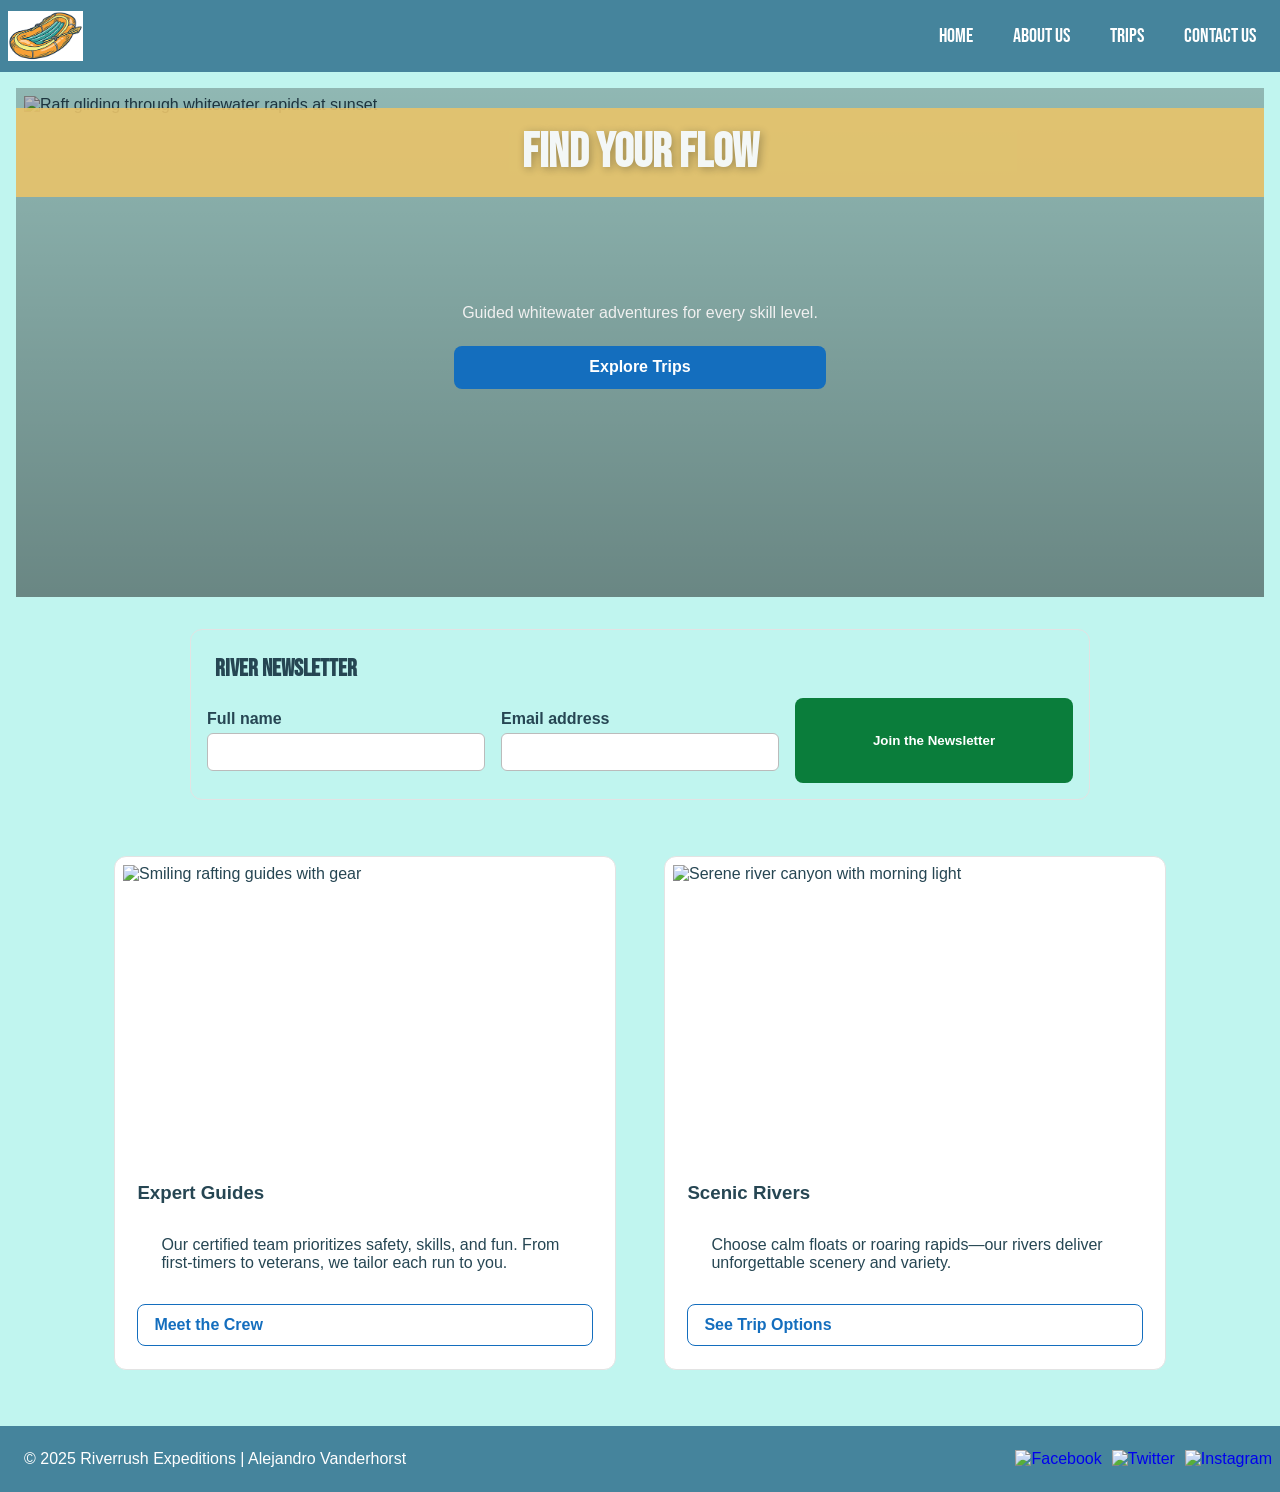
==== wwr/index.html @ 80f67628 "W06: add Home (index) and Trips pages; unify nav/footer; add SVG images; append CSS; ensure AA contr" ====
<!DOCTYPE html>
<html lang="en">
<head>
  <meta charset="UTF-8">
  <meta name="viewport" content="width=device-width, initial-scale=1.0">
  <meta name="description" content="Experience guided whitewater rafting adventures. View trips, book your spot, and join our newsletter for river updates and deals.">
  <meta name="author" content="Alejandro Vanderhorst">
  <title>Whitewater Rafting Co. | Home</title>
  <link rel="stylesheet" href="styles/rafting.css">
  <link href="https://fonts.googleapis.com/css2?family=Bebas+Neue&display=swap" rel="stylesheet">
  <link href="https://fonts.googleapis.com/css2?family=Roboto:wght@400;700&display=swap" rel="stylesheet">
  <link href="https://fonts.googleapis.com/css2?family=Lato:wght@400;700&display=swap" rel="stylesheet">
</head>
<body>
  <header>
    <img src="images/my_logo.png" alt="Rafting Site Logo" class="logo">
    <nav class="nav-bar">
      <a href="index.html">Home</a>
      <a href="about.html">About Us</a>
      <a href="trips.html">Trips</a>
      <a href="contact.html">Contact Us</a>
    </nav>
  </header>

  
<main id="main-content" class="home">
  <section class="hero" aria-labelledby="hero-heading">
    <img src="images/hero-rafting.jpg" alt="Raft gliding through whitewater rapids at sunset" width="1600" height="640" />
    <div class="hero__overlay">
      <h1 id="hero-heading">Find Your Flow</h1>
      <p>Guided whitewater adventures for every skill level.</p>
      <a class="btn btn--primary" href="trips.html">Explore Trips</a>
    </div>
  </section>

  <section class="newsletter" aria-labelledby="news-heading">
    <h2 id="news-heading">River Newsletter</h2>
    <form class="newsletter__form" action="#" method="post">
      <div class="form__field">
        <label for="news-name">Full name</label>
        <input id="news-name" name="name" type="text" autocomplete="name" required />
      </div>
      <div class="form__field">
        <label for="news-email">Email address</label>
        <input id="news-email" name="email" type="email" autocomplete="email" required />
      </div>
      <button class="btn btn--accent" type="submit">Join the Newsletter</button>
    </form>
  </section>

  <section class="home-grid" aria-labelledby="about-offer">
    <h2 id="about-offer" class="sr-only">About our purpose and offerings</h2>
    <article class="card">
      <img src="images/whitewater-team.jpg" alt="Smiling rafting guides with gear" width="800" height="500" />
      <div class="card__body">
        <h3>Expert Guides</h3>
        <p>Our certified team prioritizes safety, skills, and fun. From first-timers to veterans, we tailor each run to you.</p>
        <a class="btn btn--ghost" href="about.html">Meet the Crew</a>
      </div>
    </article>
    <article class="card">
      <img src="images/scenic-river.jpg" alt="Serene river canyon with morning light" width="800" height="500" />
      <div class="card__body">
        <h3>Scenic Rivers</h3>
        <p>Choose calm floats or roaring rapids—our rivers deliver unforgettable scenery and variety.</p>
        <a class="btn btn--ghost" href="trips.html">See Trip Options</a>
      </div>
    </article>
  </section>
</main>

  <footer>
    <p>&copy; 2025 Riverrush Expeditions | Alejandro Vanderhorst</p>
    <nav class="socialmedia">
      <a href="#"><img src="images/facebook.png" alt="Facebook" class="icon"></a>
      <a href="#"><img src="images/twitter.png" alt="Twitter" class="icon"></a>
      <a href="#"><img src="images/instagram.png" alt="Instagram" class="icon"></a>
    </nav>
  </footer>
</body>
</html>
---- wwr/styles/rafting.css ----
:root {
  --primary-color: #264653;       /* Dark teal/navy */
  --accent1-color: #2a9d8f;       /* Cool green */
  --accent2-color: #e9c46a;       /* Gold */
  --accent3-color: #f4a261;       /* Orange-peach */
  --heading-font: 'Bebas Neue', sans-serif;
  --body-font: 'Open Sans', sans-serif;
  margin: 0;
  padding: 0;
  box-sizing: border-box;
}

* {
  margin: 0;
  padding: 0;
  box-sizing: border-box;
}

header {
  display: grid;
  grid-template-columns: 120px 1fr;
  align-items: center;
  background-color: #45849c;
  padding: 8px;
}

.nav-bar {
  display: flex;
  justify-content: flex-end;
  align-items: center;
  gap: 8px;
}

.nav-bar a {
  font-family: var(--heading-font);
  text-decoration: none;
  font-size: 20px;
  padding: 16px;
  color: #ffffff;
}

.images-container{
  display: flex;
  flex-direction: row;
  align-items: center;
  justify-content: center;
  width: max-content;
  overflow: hidden;
  gap: 10px;
}
 .last-images{
   width: 18vw;
  }

.images-container figure {
  text-align: center;
}

.images-container figcaption {
  font-family: var(--heading-font);
  margin-top: 8px;
}

.socialmedia{
  display: flex;
  align-items: center;
  padding: 8px;
}

body {
  align-items: center;
  font-family: var(--body-font);
  color: var(--primary-color);
  background-color: #c0f5ef;
  overflow-x: hidden;
}

.logo{
  width: 75px;
}

header, main, footer {
  width: 100%;
  margin: 0;
}

 h1, h2 {
   font-family: var(--heading-font);
   color: var(--primary-color);
 }

 p, section, article {
   margin: 16px;
   padding: 8px;
 }

.socialmedia a {
   text-decoration: none;
   margin-left: 10px;
 }

footer {
  display: flex;
  align-items: center;
  justify-content: space-between;
  background-color: #45849c;
  color: #ffffff;
}

footer p {
  margin: 16px;
}

.hero {
  position: relative;
}

.hero img {
  display: block;
  width: 100%;
  height: auto;
  max-width: 100%;
}

/* Position h1 and article absolutely over the hero image */
.hero h1 {
  position: absolute;
  top: 20px;
  left: 0;
  width: 100%;
  padding: 16px;
  text-align: center;
  opacity: 0.9;
  background-color: var(--accent2-color); /* gold */
  color: var(--primary-color);           /* dark teal */
  font-family: var(--heading-font);
  z-index: 2;
  text-shadow: 2px 2px 8px rgba(0,0,0,0.3);
}

.hero article {
  position: absolute;
  bottom: 20px;
  left: 5%;
  right: 5%;
  background-color: rgba(38, 70, 83, 0.8); /* var(--primary-color) with opacity */
  color: white;
  padding: 16px;
  border-radius: 8px;
  z-index: 2;
}

/* Float the hero article image to the right */
.hero article img {
  float: right;
  width: 125px;
  margin-left: 16px;
  border-radius: 8px;
}

h2{
  margin: 8px;
  margin-bottom: 15px;
}

.icon{
  width: 30px;
  padding: 0;
  margin: 0;
}
/* CONTACT PAGE LAYOUT */
.contact { 
  max-width: 1100px; margin-inline: auto; padding: 1rem 1.25rem; 
}
.contact h1 { margin-block: 1rem 1.25rem; line-height: 1.2; }

.contact__grid { 
  display: grid; gap: 1.5rem; 
  grid-template-columns: 1fr; 
}
@media (min-width: 900px) {
  .contact__grid { grid-template-columns: 1fr 1fr; align-items: start; }
}

.contact__info address { font-style: normal; line-height: 1.6; }
.contact__map iframe { width: 100%; height: 280px; border: 0; }

/* FORM */
.contact__form { 
  border: 1px solid #ddd; border-radius: .5rem; padding: 1rem; 
}
.form__field { margin-block: .75rem; }
.form__field label { display: block; font-weight: 600; margin-bottom: .35rem; }
.form__field input[type="text"],
.form__field input[type="email"],
.form__field textarea { 
  width: 100%; padding: .65rem .75rem; border: 1px solid #bbb; border-radius: .375rem; 
}
.form__inline { display: flex; align-items: center; gap: .5rem; }
.form__hint { font-size: .9rem; color: #555; }

.radio-group { display: grid; gap: .5rem; }
.radio { display: inline-flex; align-items: center; gap: .5rem; }

.btn { 
  display: inline-block; padding: .7rem 1rem; border-radius: .5rem; border: 1px solid transparent; 
  cursor: pointer; font-weight: 700; 
}
.btn--primary { background: #146ebe; color: #fff; }
.btn--primary:focus-visible { outline: 3px solid #84c5f4; outline-offset: 2px; }

/* STAFF */
.staff { margin-block: 2rem; }
.staff__grid { 
  display: grid; gap: 1rem; 
  grid-template-columns: repeat(auto-fit, minmax(220px, 1fr));
}
.card { 
  border: 1px solid #e3e3e3; border-radius: .75rem; overflow: hidden; background: #fff; 
}
.card img { width: 100%; height: auto; display: block; }
.card figcaption { padding: .75rem; }
.staff__name { display: block; font-weight: 700; }
.staff__title { display: block; color: #444; }

/* FOOTER LINK (contact page only) */
.wireframe-link { text-align: center; margin: 2rem auto 1rem; }
.wireframe-link a { text-decoration: underline; }
/* ===== Home: Hero ===== */
.home .hero { position: relative; }
.home .hero img { width: 100%; height: auto; display: block; }
.hero__overlay { position: absolute; inset: 0; display: grid; place-content: center; text-align: center; gap: .5rem; padding: 1rem; background: linear-gradient(0deg, rgba(0,0,0,.45), rgba(0,0,0,.25)); }
.hero__overlay h1 { color: #fff; font-size: clamp(2rem, 5vw, 3rem); margin: 0; }
.hero__overlay p { color: #f0f0f0; margin: 0 0 .5rem; }

/* ===== Buttons ===== */
.btn { display:inline-block; padding:.7rem 1rem; border-radius:.5rem; font-weight:700; text-decoration:none; border:1px solid transparent; cursor:pointer; }
.btn--primary { background:#146ebe; color:#fff; }
.btn--accent { background:#0a7d3b; color:#fff; }
.btn--ghost { background:transparent; color:#146ebe; border-color:#146ebe; }
.btn:focus-visible { outline:3px solid #84c5f4; outline-offset:2px; }

/* ===== Newsletter ===== */
.newsletter { max-width: 900px; margin: 2rem auto; padding: 1rem; border:1px solid #e3e3e3; border-radius:.75rem; }
.newsletter__form { display:grid; grid-template-columns: repeat(auto-fit, minmax(220px,1fr)); gap: .75rem 1rem; }
.form__field label { display:block; font-weight:600; margin-bottom:.35rem; }
.form__field input { width:100%; padding:.65rem .75rem; border:1px solid #bbb; border-radius:.375rem; }

/* ===== Home Grid ===== */
.home-grid { display:grid; gap:1rem; grid-template-columns: repeat(auto-fit, minmax(280px,1fr)); max-width:1100px; margin:2rem auto; }
.card { border:1px solid #e3e3e3; border-radius:.75rem; overflow:hidden; background:#fff; display:flex; flex-direction:column; }
.card img { width:100%; height:auto; display:block; }
.card__body { padding:.9rem; display:grid; gap:.5rem; }

/* ===== Trips ===== */
.page-header { text-align:center; max-width:900px; margin:1rem auto 1.5rem; }
.trips__grid { display:grid; gap:1rem; grid-template-columns: repeat(auto-fit, minmax(280px,1fr)); max-width:1100px; margin:0 auto 2rem; }
.trip__facts { margin:.25rem 0 .75rem; padding-left:1.1rem; }
.trips__table { max-width:1100px; margin:0 auto 2rem; }
.table-wrap { overflow:auto; border:1px solid #e3e3e3; border-radius:.5rem; }
.table-wrap table { width:100%; border-collapse:collapse; }
.table-wrap th, .table-wrap td { padding:.7rem .75rem; border-bottom:1px solid #eee; text-align:left; }
.table-wrap thead th { background:#f7f7f7; }

/* ===== Utilities ===== */
.sr-only { position:absolute; width:1px; height:1px; padding:0; margin:-1px; overflow:hidden; clip:rect(0,0,0,0); white-space:nowrap; border:0; }
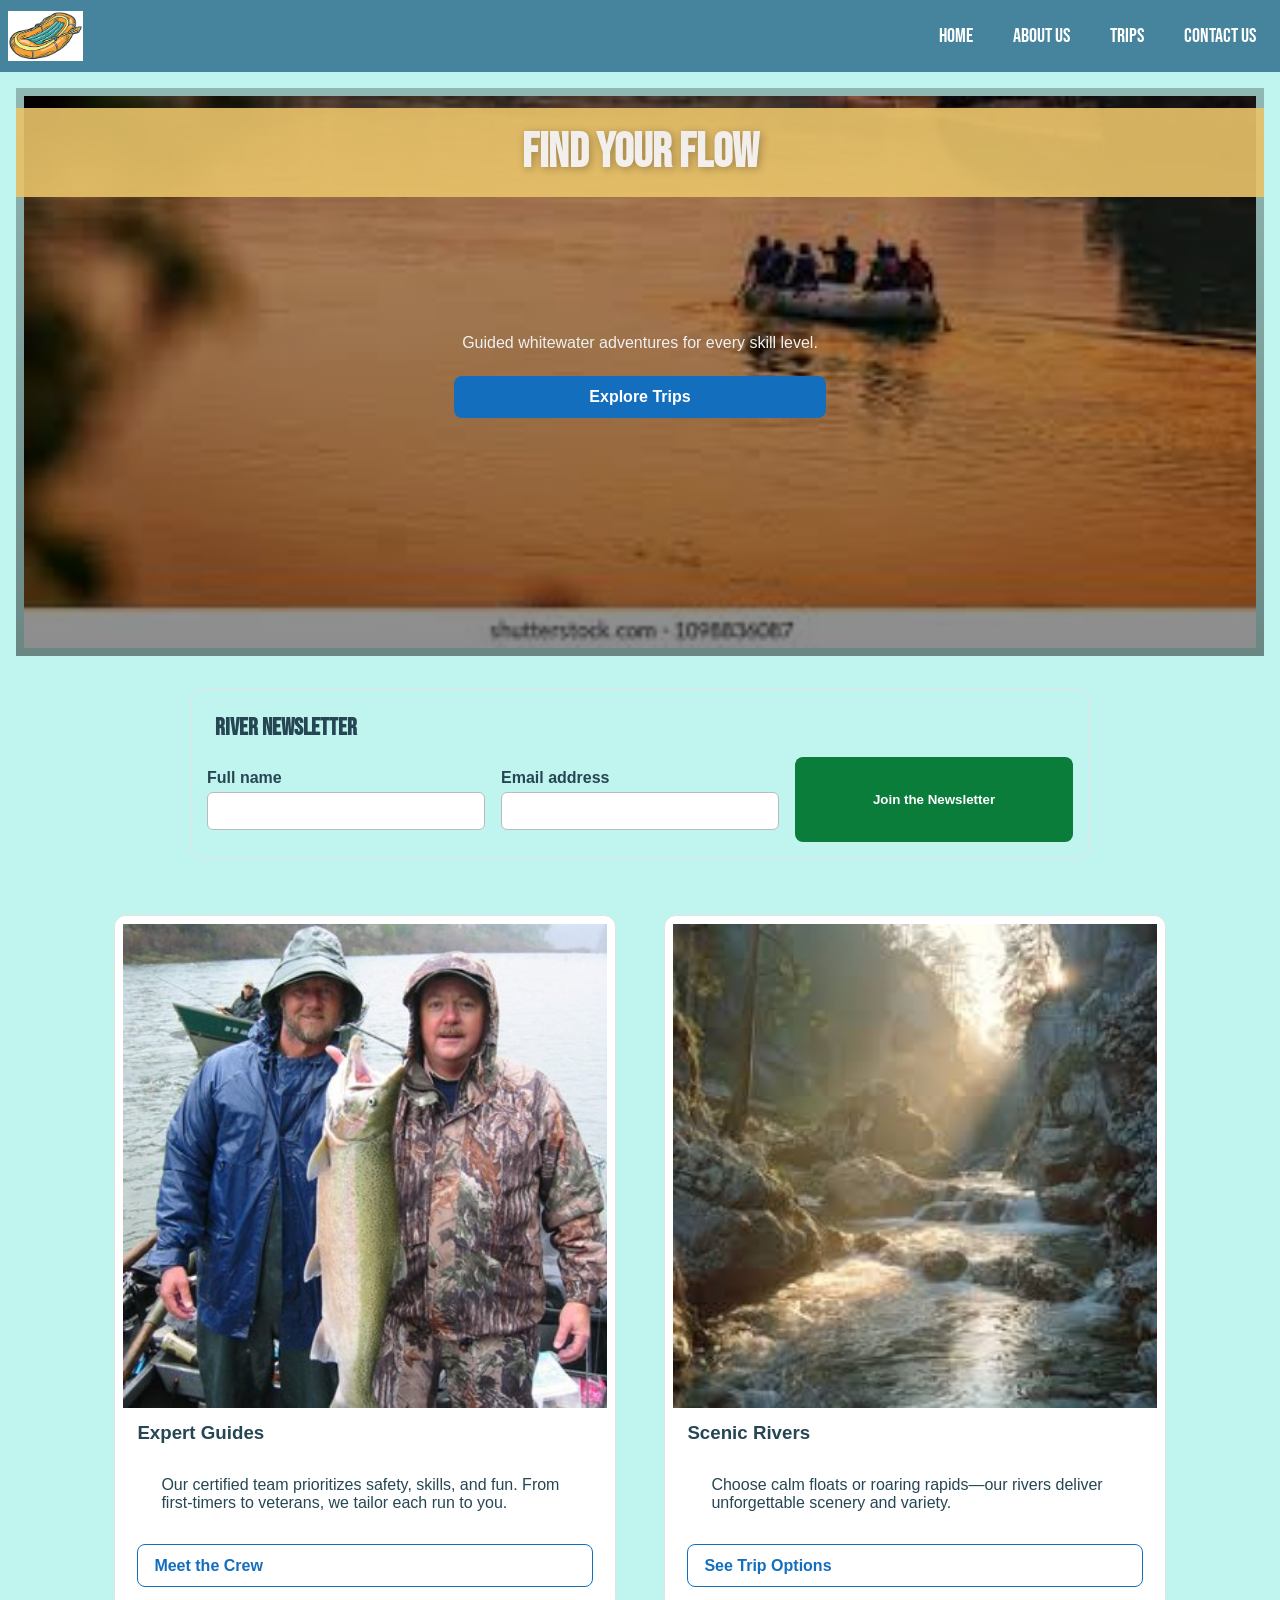
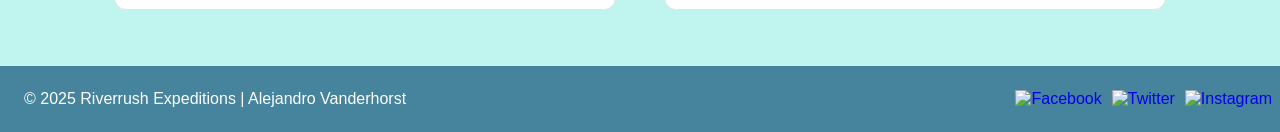
==== commit a4f3b48f: "Added some pictures" ====
--- a/wwr/index.html
+++ b/wwr/index.html
@@ -51,7 +51,7 @@
   <section class="home-grid" aria-labelledby="about-offer">
     <h2 id="about-offer" class="sr-only">About our purpose and offerings</h2>
     <article class="card">
-      <img src="images/whitewater-team.jpg" alt="Smiling rafting guides with gear" width="800" height="500" />
+      <img src="images/staff-1.jpg" alt="Smiling rafting guides with gear" width="800" height="500" />
       <div class="card__body">
         <h3>Expert Guides</h3>
         <p>Our certified team prioritizes safety, skills, and fun. From first-timers to veterans, we tailor each run to you.</p>
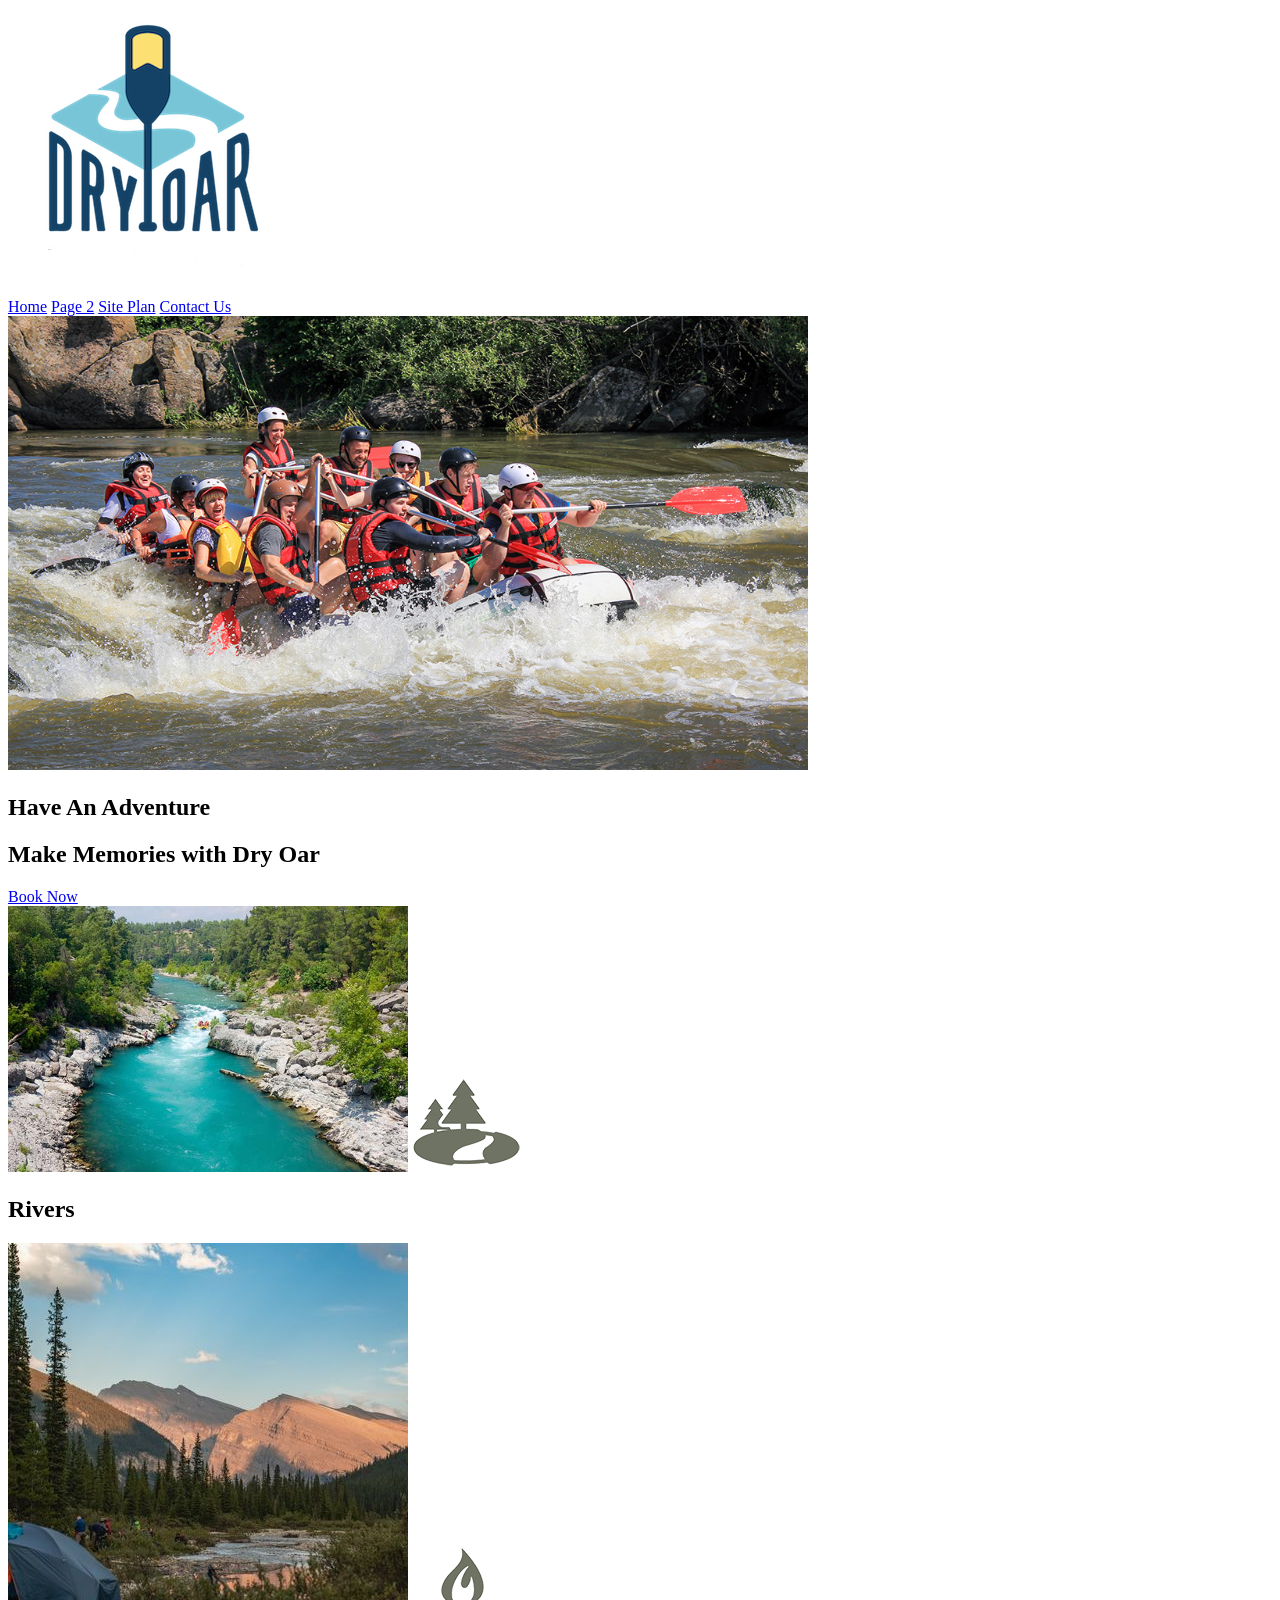
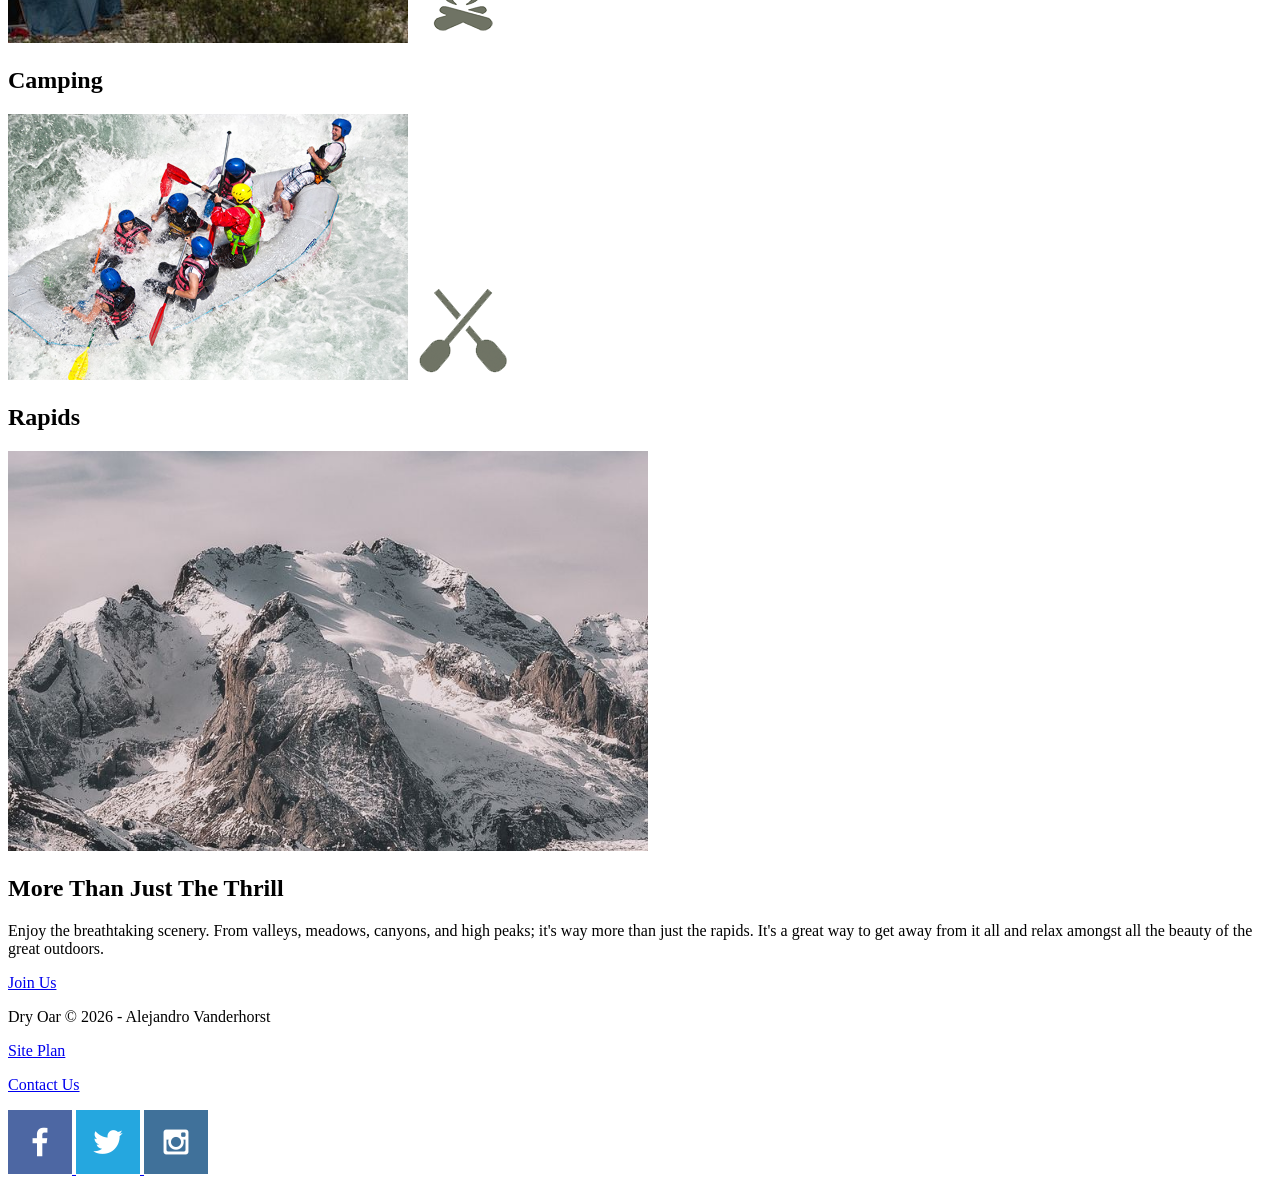
==== commit 38faa39f: "pushing all of the wdd130 folder" ====
--- a/wwr/index.html
+++ b/wwr/index.html
@@ -1,81 +1,73 @@
 <!DOCTYPE html>
 <html lang="en">
 <head>
-  <meta charset="UTF-8">
-  <meta name="viewport" content="width=device-width, initial-scale=1.0">
-  <meta name="description" content="Experience guided whitewater rafting adventures. View trips, book your spot, and join our newsletter for river updates and deals.">
-  <meta name="author" content="Alejandro Vanderhorst">
-  <title>Whitewater Rafting Co. | Home</title>
-  <link rel="stylesheet" href="styles/rafting.css">
-  <link href="https://fonts.googleapis.com/css2?family=Bebas+Neue&display=swap" rel="stylesheet">
-  <link href="https://fonts.googleapis.com/css2?family=Roboto:wght@400;700&display=swap" rel="stylesheet">
-  <link href="https://fonts.googleapis.com/css2?family=Lato:wght@400;700&display=swap" rel="stylesheet">
+    <meta charset="UTF-8">
+    <meta name="viewport" content="width=device-width, initial-scale=1.0">
+    <title>Whitewater Rafting Vacations | Dry Oar Boating | Home</title>
 </head>
 <body>
-  <header>
-    <img src="images/my_logo.png" alt="Rafting Site Logo" class="logo">
-    <nav class="nav-bar">
-      <a href="index.html">Home</a>
-      <a href="about.html">About Us</a>
-      <a href="trips.html">Trips</a>
-      <a href="contact.html">Contact Us</a>
-    </nav>
-  </header>
-
-  
-<main id="main-content" class="home">
-  <section class="hero" aria-labelledby="hero-heading">
-    <img src="images/hero-rafting.jpg" alt="Raft gliding through whitewater rapids at sunset" width="1600" height="640" />
-    <div class="hero__overlay">
-      <h1 id="hero-heading">Find Your Flow</h1>
-      <p>Guided whitewater adventures for every skill level.</p>
-      <a class="btn btn--primary" href="trips.html">Explore Trips</a>
+    <header>
+        <a id="logo_link" href="index.html">
+            <img class="logo" src="images/logo.png" alt="Dry Oar Logo">
+        </a>
+        <nav>
+            <a href="index.html">Home</a>
+            <a href="#">Page 2</a>
+            <a href="site-plan-rafting.html">Site Plan</a>
+            <a href="contactus.html">Contact Us</a>
+        </nav>
+    </header>
+    <div id="hero">
+        <div id="hero-box">
+            <img id="hero-img" src="images/hero.jpg" alt="A group enjoying white water rafting" width="800">
+        </div>
+        <section id="hero-msg">
+            <h1 class="home-title">Have An Adventure</h1>
+            <h2>Make Memories with Dry Oar</h2>
+            <div class="button-box">
+                <a class="book" href="contactus.html">Book Now</a>
+            </div>
+        </section>
     </div>
-  </section>
-
-  <section class="newsletter" aria-labelledby="news-heading">
-    <h2 id="news-heading">River Newsletter</h2>
-    <form class="newsletter__form" action="#" method="post">
-      <div class="form__field">
-        <label for="news-name">Full name</label>
-        <input id="news-name" name="name" type="text" autocomplete="name" required />
-      </div>
-      <div class="form__field">
-        <label for="news-email">Email address</label>
-        <input id="news-email" name="email" type="email" autocomplete="email" required />
-      </div>
-      <button class="btn btn--accent" type="submit">Join the Newsletter</button>
-    </form>
-  </section>
-
-  <section class="home-grid" aria-labelledby="about-offer">
-    <h2 id="about-offer" class="sr-only">About our purpose and offerings</h2>
-    <article class="card">
-      <img src="images/staff-1.jpg" alt="Smiling rafting guides with gear" width="800" height="500" />
-      <div class="card__body">
-        <h3>Expert Guides</h3>
-        <p>Our certified team prioritizes safety, skills, and fun. From first-timers to veterans, we tailor each run to you.</p>
-        <a class="btn btn--ghost" href="about.html">Meet the Crew</a>
-      </div>
-    </article>
-    <article class="card">
-      <img src="images/scenic-river.jpg" alt="Serene river canyon with morning light" width="800" height="500" />
-      <div class="card__body">
-        <h3>Scenic Rivers</h3>
-        <p>Choose calm floats or roaring rapids—our rivers deliver unforgettable scenery and variety.</p>
-        <a class="btn btn--ghost" href="trips.html">See Trip Options</a>
-      </div>
-    </article>
-  </section>
-</main>
-
-  <footer>
-    <p>&copy; 2025 Riverrush Expeditions | Alejandro Vanderhorst</p>
-    <nav class="socialmedia">
-      <a href="#"><img src="images/facebook.png" alt="Facebook" class="icon"></a>
-      <a href="#"><img src="images/twitter.png" alt="Twitter" class="icon"></a>
-      <a href="#"><img src="images/instagram.png" alt="Instagram" class="icon"></a>
-    </nav>
-  </footer>
+    <main class="home-grid">
+        <section class="rivers-card">
+            <img class="card-img" src="images/rivers.jpg" alt="A turquoise river flowing through a rocky forest canyon" width="400">
+            <img class="icon" src="images/river_icon.png" alt="River icon">
+            <h2>Rivers</h2>
+        </section>
+        <section class="camping-card">
+            <img class="card-img" src="images/camping.jpg" alt="A tent beside a river surrounded by mountains and trees" width="400">
+            <img class="icon" src="images/fire_icon.png" alt="Fire icon">
+            <h2>Camping</h2>
+        </section>
+        <section class="rapids-card">
+            <img class="card-img" src="images/rapids.jpg" alt="Rafters paddling through white water rapids" width="400">
+            <img class="icon" src="images/oars.png" alt="Oars icon">
+            <h2>Rapids</h2>
+        </section>
+        <img class="mountains" src="images/mountains.jpg" alt="Snow-covered mountains beneath a cloudy sky" width="640">
+        <section class="msg">
+            <h2>More Than Just The Thrill</h2>
+            <p>Enjoy the breathtaking scenery. From valleys, meadows, canyons, and high peaks; it's way more than just the rapids. It's a great way to get away from it all and relax amongst all the beauty of the great outdoors.</p>
+            <a class="join" href="rivers.html">Join Us</a>
+        </section>
+    </main>
+    <footer>
+        <p>Dry Oar &copy; 2026 - Alejandro Vanderhorst</p>
+        <p><a href="site-plan-rafting.html">Site Plan</a></p>
+        <p><a href="contactus.html">Contact Us</a></p>
+        <div class="social">
+            <a href="https://facebook.com">
+                <img src="images/facebook.png" alt="Facebook icon">
+            </a>
+            <a href="https://twitter.com">
+                <img src="images/twitter.png" alt="Twitter icon">
+            </a>
+            <a href="https://instagram.com">
+                <img src="images/instagram.png" alt="Instagram icon">
+            </a>
+        </div>
+    </footer>
 </body>
 </html>
+
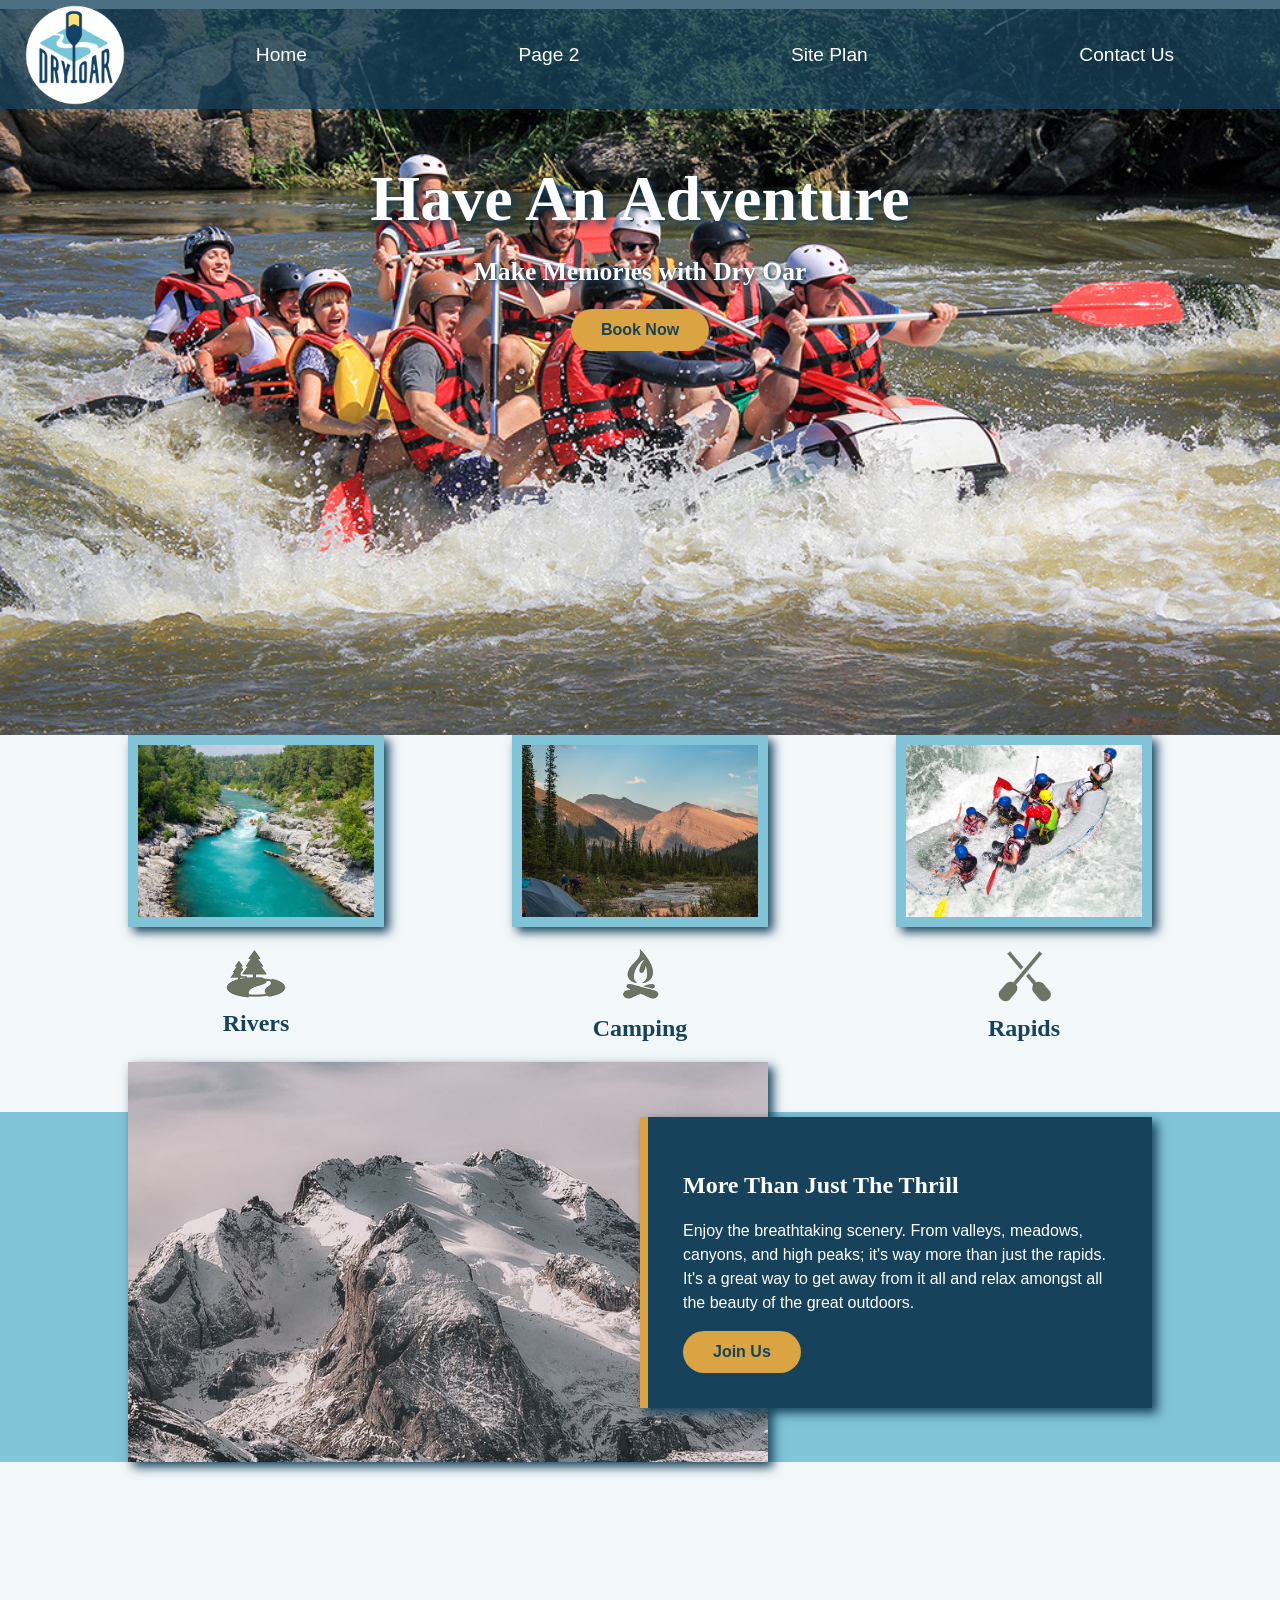
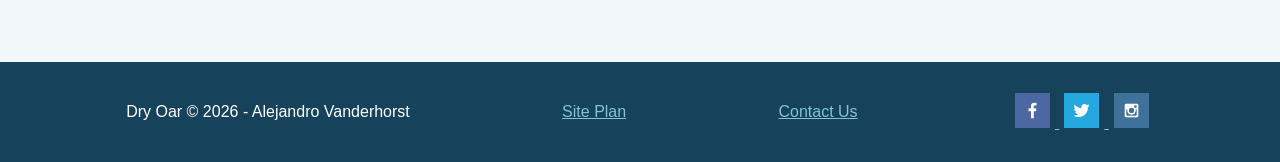
==== commit f376ac0e: "Finished multiple assignments due" ====
--- a/wwr/index.html
+++ b/wwr/index.html
@@ -4,6 +4,7 @@
     <meta charset="UTF-8">
     <meta name="viewport" content="width=device-width, initial-scale=1.0">
     <title>Whitewater Rafting Vacations | Dry Oar Boating | Home</title>
+    <link rel="stylesheet" href="styles/rafting.css">
 </head>
 <body>
     <header>
@@ -45,6 +46,7 @@
             <img class="icon" src="images/oars.png" alt="Oars icon">
             <h2>Rapids</h2>
         </section>
+        <div id="background"></div>
         <img class="mountains" src="images/mountains.jpg" alt="Snow-covered mountains beneath a cloudy sky" width="640">
         <section class="msg">
             <h2>More Than Just The Thrill</h2>
@@ -57,13 +59,13 @@
         <p><a href="site-plan-rafting.html">Site Plan</a></p>
         <p><a href="contactus.html">Contact Us</a></p>
         <div class="social">
-            <a href="https://facebook.com">
+            <a href="https://facebook.com" target="_blank">
                 <img src="images/facebook.png" alt="Facebook icon">
             </a>
-            <a href="https://twitter.com">
+            <a href="https://twitter.com" target="_blank">
                 <img src="images/twitter.png" alt="Twitter icon">
             </a>
-            <a href="https://instagram.com">
+            <a href="https://instagram.com" target="_blank">
                 <img src="images/instagram.png" alt="Instagram icon">
             </a>
         </div>
--- a/wwr/styles/rafting.css
+++ b/wwr/styles/rafting.css
@@ -0,0 +1,255 @@
+:root {
+    --primary-color: #16425B;
+    --secondary-color: #81C3D7;
+    --accent1-color: #D9A441;
+    --accent2-color: #F2F7F9;
+    --heading-font: Georgia, "Times New Roman", serif;
+    --paragraph-font: Arial, Helvetica, sans-serif;
+}
+
+* {
+    box-sizing: border-box;
+}
+
+body {
+    margin: 0;
+    font-family: var(--paragraph-font);
+    color: var(--primary-color);
+    background-color: var(--accent2-color);
+}
+
+h1, h2, h4 {
+    font-family: var(--heading-font);
+}
+
+/* Header */
+header {
+    display: grid;
+    grid-template-columns: 150px auto;
+    background-color: rgba(22, 66, 91, 0.75);
+}
+
+.logo {
+    width: 100px;
+}
+
+#logo_link {
+    padding-top: 5px;
+    justify-self: center;
+    align-self: center;
+}
+
+nav {
+    display: flex;
+    justify-content: space-around;
+    align-items: center;
+}
+
+nav a {
+    color: white;
+    text-decoration: none;
+    font-size: 1.2em;
+    padding: 10px 15px;
+    border-radius: 5px;
+}
+
+nav a:hover {
+    background-color: var(--accent1-color);
+    color: var(--primary-color);
+}
+
+/* Hero */
+#hero {
+    display: grid;
+    grid-template-columns: 1fr 3fr 1fr;
+    margin-top: -100px;
+}
+
+#hero-box {
+    grid-column: 1/4;
+    grid-row: 1/3;
+    z-index: -1;
+}
+
+#hero-img {
+    width: 100%;
+    display: block;
+}
+
+#hero-msg {
+    grid-column: 2/3;
+    grid-row: 1/2;
+    margin-top: 100px;
+    text-align: center;
+}
+
+.home-title {
+    color: white;
+    font-size: 4em;
+    margin-bottom: 0;
+    text-shadow: 3px 3px 6px var(--primary-color);
+}
+
+#hero-msg h2 {
+    color: white;
+    font-size: 1.6em;
+    text-shadow: 2px 2px 4px var(--primary-color);
+}
+
+.book, .join {
+    display: inline-block;
+    background-color: var(--accent1-color);
+    color: var(--primary-color);
+    text-decoration: none;
+    font-weight: bold;
+    padding: 12px 30px;
+    border-radius: 25px;
+    transition: background-color .3s;
+}
+
+.book:hover, .join:hover {
+    background-color: white;
+}
+
+/* Main */
+.home-grid {
+    display: grid;
+    grid-template-columns: repeat(10, 1fr);
+}
+
+.card-img, .mountains {
+    width: 100%;
+}
+
+.rivers-card, .camping-card, .rapids-card {
+    text-align: center;
+}
+
+.rivers-card {
+    grid-column: 2/4;
+    grid-row: 2/3;
+}
+
+.camping-card {
+    grid-column: 5/7;
+    grid-row: 2/3;
+}
+
+.rapids-card {
+    grid-column: 8/10;
+    grid-row: 2/3;
+}
+
+.card-img {
+    border: 10px solid var(--secondary-color);
+    aspect-ratio: 4/3;
+    object-fit: cover;
+    transition: transform .5s;
+    box-shadow: 5px 5px 10px var(--primary-color);
+}
+
+.card-img:hover {
+    opacity: .6;
+    transform: scale(1.1);
+}
+
+.icon {
+    width: 60px;
+    margin-top: 15px;
+}
+
+.icon + h2 {
+    margin-top: 5px;
+}
+
+#background {
+    grid-column: 1/11;
+    grid-row: 4/9;
+    background-color: var(--secondary-color);
+    margin-top: 50px;
+}
+
+.mountains {
+    grid-column: 2/7;
+    grid-row: 5/8;
+    box-shadow: 5px 5px 10px var(--primary-color);
+}
+
+.msg {
+    background-color: var(--primary-color);
+    color: white;
+    padding: 35px;
+    grid-column: 6/10;
+    grid-row: 6/7;
+    box-shadow: 5px 5px 10px var(--primary-color);
+    border-left: 8px solid var(--accent1-color);
+}
+
+.msg p {
+    line-height: 1.5;
+}
+
+/* Footer */
+footer {
+    background-color: var(--primary-color);
+    color: white;
+    padding: 25px 50px;
+    margin-top: 200px;
+    display: flex;
+    justify-content: space-around;
+    align-items: center;
+}
+
+footer a {
+    color: var(--secondary-color);
+}
+
+.social img {
+    width: 35px;
+    margin: 0 5px;
+}
+
+@media screen and (max-width: 900px) {
+    #hero, .home-grid {
+        display: block;
+        height: auto;
+    }
+    nav, footer {
+        flex-direction: column;
+    }
+    nav a {
+        display: block;
+        padding: 15px;
+    }
+    #hero {
+        margin-top: 0;
+    }
+    #hero-msg {
+        margin-top: 0;
+    }
+    #hero-msg h2 {
+        display: none;
+    }
+    #hero-msg h1 {
+        color: var(--primary-color);
+        text-shadow: none;
+    }
+    .home-title {
+        font-size: 25px;
+    }
+    .rivers-card, .camping-card, .rapids-card {
+        margin: 50px auto;
+        width: 60%;
+    }
+    #background {
+        display: none;
+    }
+    .mountains, .msg {
+        width: 80%;
+        display: block;
+        margin: 0 auto;
+    }
+    footer {
+        margin-top: 25px;
+    }
+}
